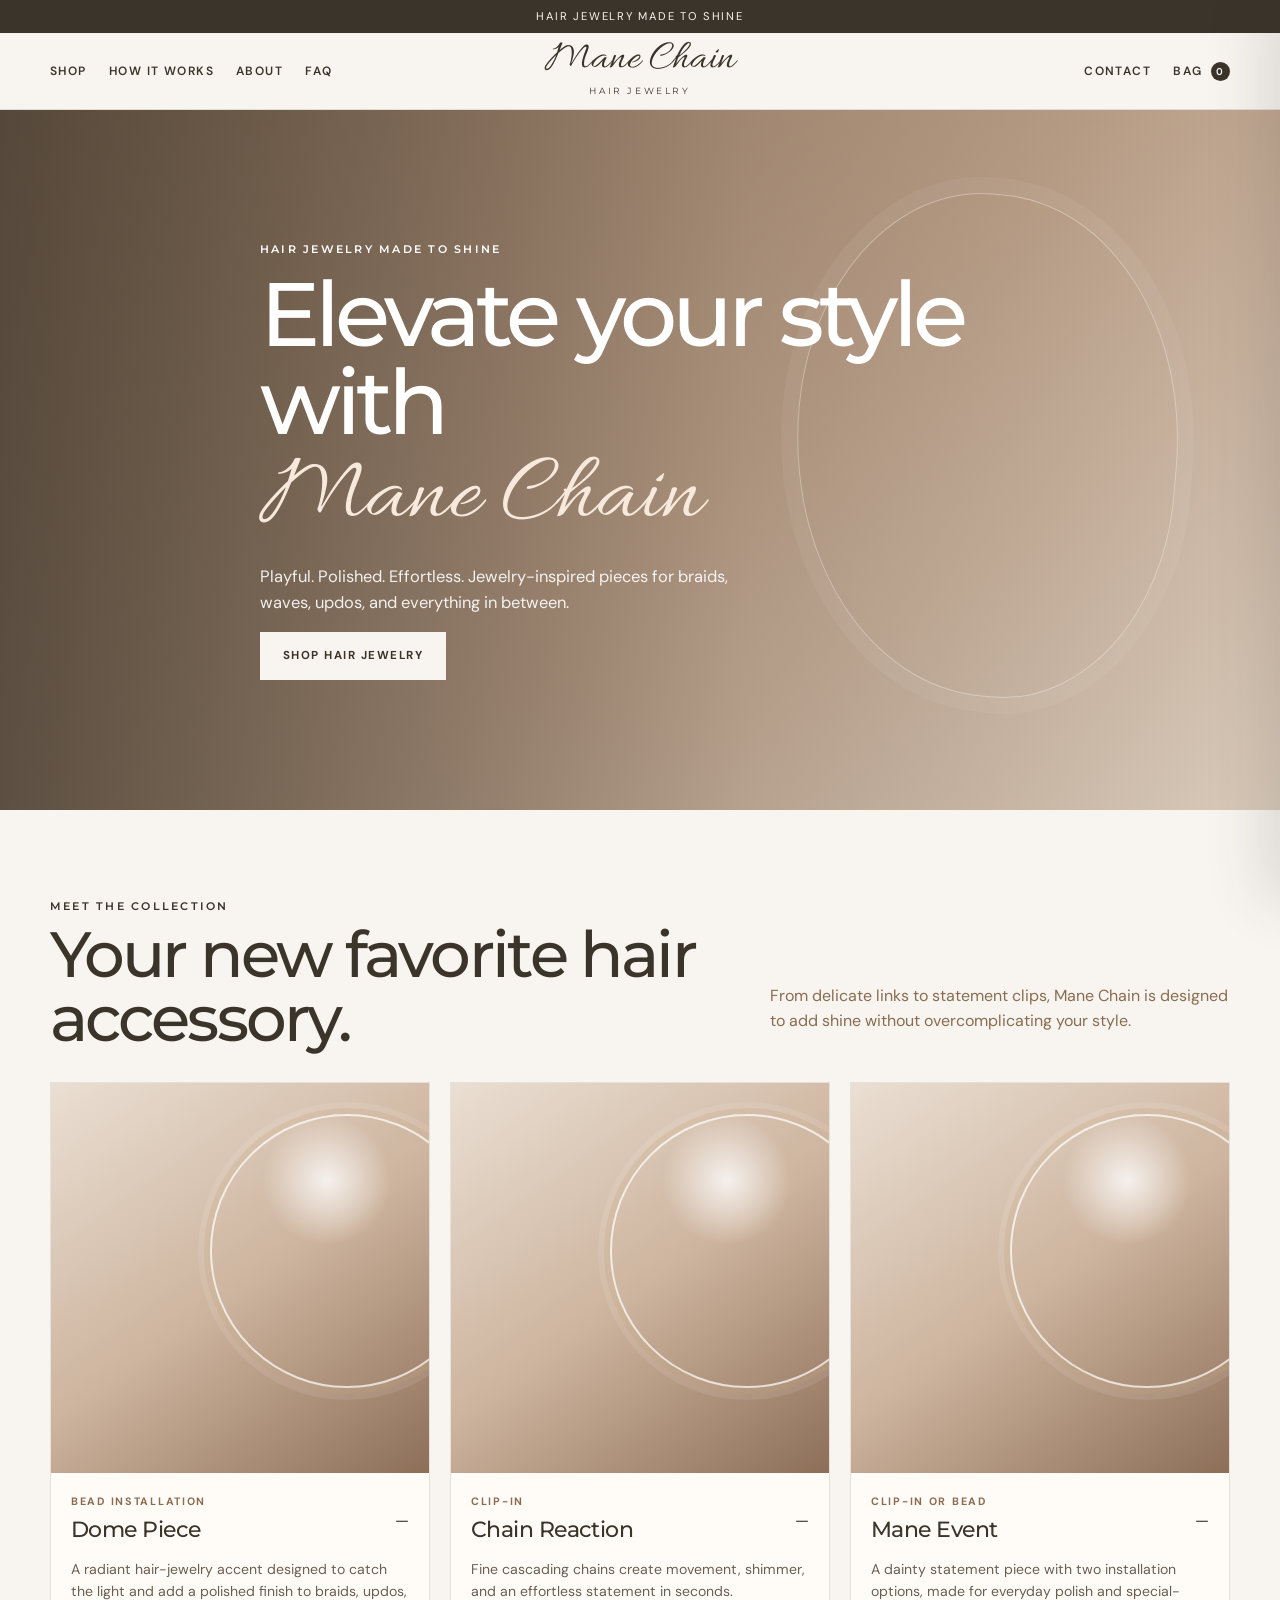
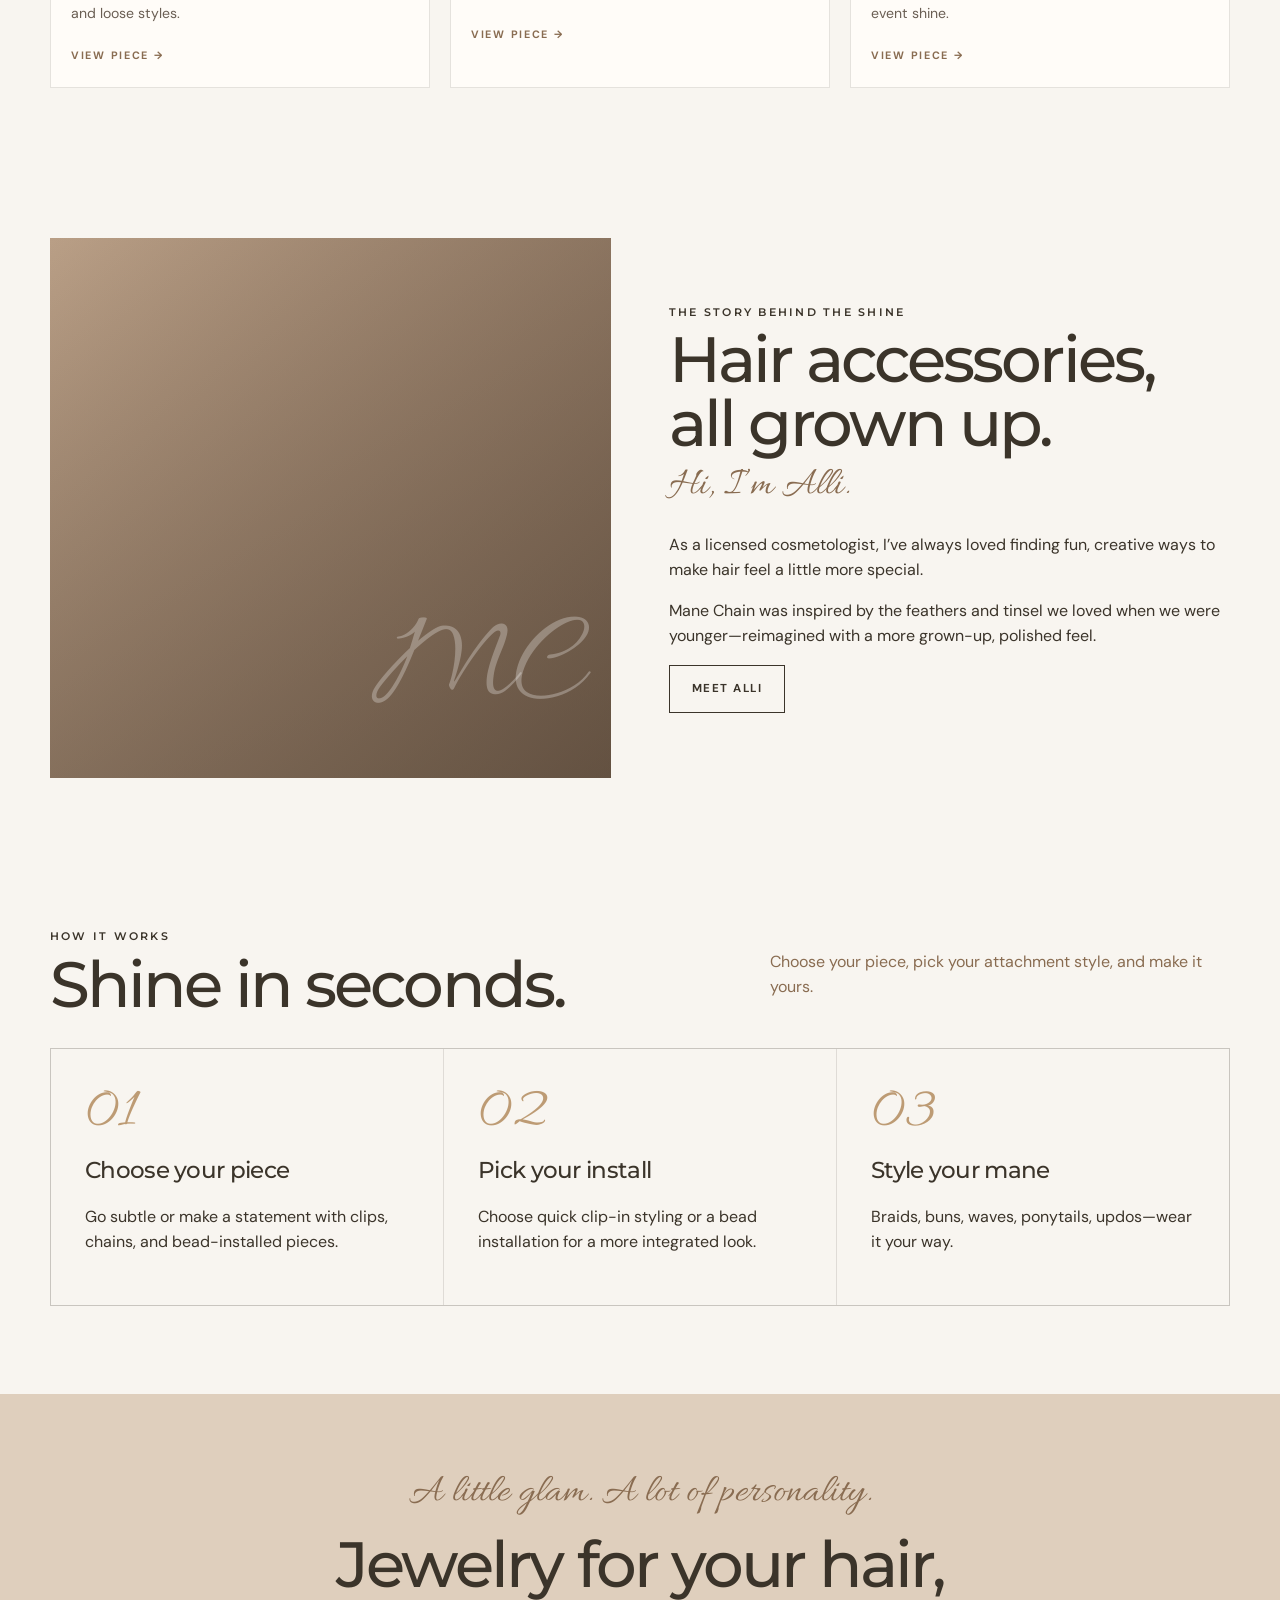
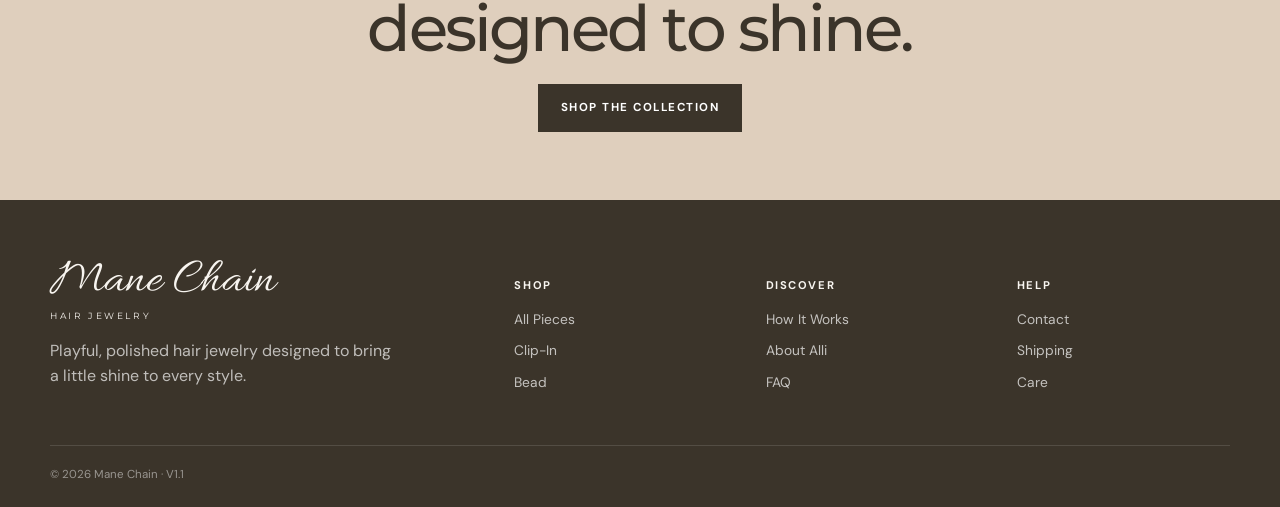
==== index.html @ 5ebefe7e "Add files via upload" ====
<!doctype html><html lang="en"><head>
<meta charset="utf-8"><meta name="viewport" content="width=device-width,initial-scale=1">
<title>Mane Chain | Hair Jewelry</title>
<meta name="description" content="Mane Chain hair jewelry">
<link rel="stylesheet" href="assets/css/styles.css">
</head><body>
<main>
<section class="hero"><div class="container hero-copy">
  <div class="eyebrow">Hair jewelry made to shine</div>
  <h1>Elevate your style with <span class="script">Mane Chain</span></h1>
  <p>Playful. Polished. Effortless. Jewelry-inspired pieces for braids, waves, updos, and everything in between.</p>
  <a class="btn light" href="shop.html">Shop Hair Jewelry</a>
</div></section>

<section class="section"><div class="container">
  <div class="section-title"><div><div class="eyebrow">Meet the collection</div><h2>Your new favorite hair accessory.</h2></div><p>From delicate links to statement clips, Mane Chain is designed to add shine without overcomplicating your style.</p></div>
  <div id="featuredGrid" class="product-grid"></div>
</div></section>

<section class="section compact"><div class="container story-grid">
  <div class="story-art"></div>
  <div class="story-copy">
    <div class="eyebrow">The story behind the shine</div>
    <h2>Hair accessories, all grown up.</h2>
    <div class="script">Hi, I’m Alli.</div>
    <p>As a licensed cosmetologist, I’ve always loved finding fun, creative ways to make hair feel a little more special.</p>
    <p>Mane Chain was inspired by the feathers and tinsel we loved when we were younger—reimagined with a more grown-up, polished feel.</p>
    <a class="btn outline" href="about.html">Meet Alli</a>
  </div>
</div></section>

<section id="how" class="section"><div class="container">
  <div class="section-title"><div><div class="eyebrow">How it works</div><h2>Shine in seconds.</h2></div><p>Choose your piece, pick your attachment style, and make it yours.</p></div>
  <div class="how-grid">
    <div class="how-card"><div class="step">01</div><h3>Choose your piece</h3><p>Go subtle or make a statement with clips, chains, and bead-installed pieces.</p></div>
    <div class="how-card"><div class="step">02</div><h3>Pick your install</h3><p>Choose quick clip-in styling or a bead installation for a more integrated look.</p></div>
    <div class="how-card"><div class="step">03</div><h3>Style your mane</h3><p>Braids, buns, waves, ponytails, updos—wear it your way.</p></div>
  </div>
</div></section>

<section class="banner">
  <div class="script">A little glam. A lot of personality.</div>
  <h2>Jewelry for your hair, designed to shine.</h2>
  <a class="btn" href="shop.html">Shop the Collection</a>
</section>
</main>
<script>
document.addEventListener('DOMContentLoaded',()=>{document.querySelector('#featuredGrid').innerHTML=window.MANE_PRODUCTS.slice(0,3).map(card).join('')});
</script>

<script src="assets/js/products.js"></script>
<script src="assets/js/site.js"></script>
<script src="assets/js/shop.js"></script>
</body></html>
---- assets/css/styles.css ----
@import url('https://fonts.googleapis.com/css2?family=Allura&family=DM+Sans:wght@400;500;600;700&family=Montserrat:wght@400;500;600&display=swap');

:root{
  --cream:#F8F5F0;
  --sand:#DFCFBD;
  --espresso:#3B342A;
  --champagne:#BD9B74;
  --mocha:#896C51;
  --white:#FFFCF8;
  --line:rgba(59,52,42,.13);
  --max:1180px;
}
*{box-sizing:border-box}
html{scroll-behavior:smooth}
body{
  margin:0;background:var(--cream);color:var(--espresso);
  font-family:'DM Sans',Arial,sans-serif;line-height:1.55
}
a{color:inherit;text-decoration:none}
button,input,textarea,select{font:inherit}
button{cursor:pointer}
.container{width:min(calc(100% - 36px),var(--max));margin:auto}
.announcement{
  background:var(--espresso);color:var(--cream);text-align:center;
  padding:8px 16px;font-size:.7rem;letter-spacing:.16em;text-transform:uppercase
}
.site-header{
  position:sticky;top:0;z-index:50;background:rgba(248,245,240,.95);
  backdrop-filter:blur(14px);border-bottom:1px solid var(--line)
}
.nav{
  min-height:76px;display:grid;grid-template-columns:1fr auto 1fr;
  align-items:center;gap:22px
}
.nav-links,.nav-actions{display:flex;gap:22px;align-items:center}
.nav-actions{justify-content:flex-end}
.nav-links a,.nav-actions a,.cart-button{
  font-size:.75rem;letter-spacing:.12em;text-transform:uppercase;font-weight:600
}
.brand{text-align:center}
.brand-main{
  font-family:'Allura',cursive;font-size:2.6rem;line-height:.8;
  font-weight:400;letter-spacing:0
}
.brand-sub{
  margin-top:7px;font-family:'Montserrat',sans-serif;font-size:.58rem;
  text-transform:uppercase;letter-spacing:.28em
}
.mobile-toggle{display:none;background:none;border:0;font-size:1.25rem}
.cart-button{border:0;background:none;color:inherit;padding:0}
.cart-count{
  display:inline-grid;place-items:center;min-width:19px;height:19px;
  padding:0 5px;border-radius:20px;background:var(--espresso);color:white;
  font-size:.62rem;margin-left:4px
}

.hero{
  min-height:700px;display:grid;align-items:center;position:relative;overflow:hidden;
  background:
    linear-gradient(90deg,rgba(59,52,42,.72),rgba(59,52,42,.17) 58%,rgba(59,52,42,.05)),
    linear-gradient(135deg,#9a7b62 0%,#c2a58d 55%,#e3d4c4 100%);
}
.hero:after{
  content:"";position:absolute;right:8%;top:12%;width:380px;height:500px;
  border:1px solid rgba(255,255,255,.34);border-radius:47% 53% 44% 56%;
  transform:rotate(5deg);box-shadow:0 0 0 16px rgba(255,255,255,.05)
}
.hero-copy{position:relative;z-index:2;color:white;max-width:760px}
.eyebrow{
  font-family:'Montserrat',sans-serif;font-size:.7rem;letter-spacing:.2em;
  text-transform:uppercase;font-weight:600
}
.hero h1{
  font-family:'Montserrat',sans-serif;font-weight:500;letter-spacing:-.055em;
  font-size:clamp(3.4rem,7vw,6.6rem);line-height:.98;margin:12px 0 18px
}
.hero h1 .script{
  display:block;font-family:'Allura',cursive;font-weight:400;
  font-size:1.08em;letter-spacing:0;color:#f7e9dc;margin-top:6px
}
.hero p{max-width:520px;font-size:1.03rem;color:rgba(255,255,255,.9)}

.btn{
  display:inline-flex;min-height:48px;align-items:center;justify-content:center;
  padding:0 22px;border:1px solid var(--espresso);background:var(--espresso);color:white;
  font-size:.72rem;font-weight:700;letter-spacing:.13em;text-transform:uppercase;
  transition:.2s ease
}
.btn:hover{transform:translateY(-2px)}
.btn.light{background:var(--cream);border-color:var(--cream);color:var(--espresso)}
.btn.outline{background:transparent;color:var(--espresso)}
.btn[disabled]{opacity:.45;cursor:not-allowed;transform:none}

.section{padding:88px 0}
.section.compact{padding:62px 0}
.section-title{display:flex;justify-content:space-between;gap:28px;align-items:end;margin-bottom:32px}
.section-title h2,.page-hero h1,.story-copy h2,.banner h2{
  font-family:'Montserrat',sans-serif;font-weight:500;letter-spacing:-.045em;
  line-height:1;margin:6px 0 0
}
.section-title h2,.page-hero h1{font-size:clamp(2.6rem,5vw,4.8rem)}
.section-title p{max-width:460px;color:var(--mocha)}

.product-grid{display:grid;grid-template-columns:repeat(3,1fr);gap:20px}
.product-card{background:var(--white);border:1px solid var(--line);transition:.2s ease}
.product-card:hover{transform:translateY(-4px);box-shadow:0 18px 45px rgba(59,52,42,.09)}
.product-art{
  height:390px;position:relative;overflow:hidden;
  background:
    radial-gradient(circle at 73% 25%,rgba(255,255,255,.8),transparent 16%),
    linear-gradient(145deg,#eadfd3,#cdb49e 52%,#8d6f58);
}
.product-art:before{
  content:"";position:absolute;width:270px;height:270px;border-radius:50%;
  border:2px solid rgba(255,255,255,.72);left:42%;top:8%;
  box-shadow:0 0 0 6px rgba(189,155,116,.22),0 0 0 12px rgba(255,255,255,.09)
}
.product-info{padding:20px}
.product-kicker{font-size:.67rem;text-transform:uppercase;letter-spacing:.16em;color:var(--mocha);font-weight:700}
.product-name{
  font-family:'Montserrat',sans-serif;font-size:1.4rem;font-weight:500;
  letter-spacing:-.025em;margin:3px 0 0
}
.product-meta{display:flex;justify-content:space-between;gap:12px}
.product-desc{font-size:.88rem;color:#6a5e53;margin:12px 0 18px}

.story-grid{display:grid;grid-template-columns:1fr 1fr;gap:58px;align-items:center}
.story-art{
  min-height:540px;position:relative;overflow:hidden;
  background:linear-gradient(145deg,rgba(59,52,42,.08),rgba(59,52,42,.5)),
  linear-gradient(135deg,#c4a88e,#8c6f59)
}
.story-art:after{
  content:"MC";position:absolute;right:30px;bottom:8px;
  font-family:'Allura',cursive;font-size:8rem;color:rgba(255,255,255,.28)
}
.story-copy h2{font-size:clamp(2.7rem,5vw,5rem)}
.script{font-family:'Allura',cursive;color:var(--mocha);font-size:2.5rem}

.how-grid{display:grid;grid-template-columns:repeat(3,1fr);gap:1px;background:var(--line);border:1px solid var(--line)}
.how-card{padding:34px;background:var(--cream)}
.step{font-family:'Allura',cursive;font-size:3.8rem;color:var(--champagne);line-height:1}
.how-card h3{
  font-family:'Montserrat',sans-serif;font-weight:500;letter-spacing:-.03em;
  font-size:1.45rem;margin:10px 0
}

.banner{background:var(--sand);text-align:center;padding:68px 20px}
.banner .script{font-size:2.5rem}
.banner h2{font-size:clamp(2.6rem,5vw,5rem);max-width:820px;margin:8px auto 24px}

.page-hero{padding:88px 0 50px;border-bottom:1px solid var(--line)}
.page-hero p{max-width:640px;color:var(--mocha)}

.filter-bar{display:flex;gap:10px;flex-wrap:wrap;margin-bottom:26px}
.filter-btn{
  border:1px solid var(--line);background:transparent;padding:10px 16px;
  font-size:.72rem;letter-spacing:.1em;text-transform:uppercase
}
.filter-btn.active{background:var(--espresso);color:white}

.product-page{display:grid;grid-template-columns:1.08fr .92fr;gap:68px;padding:70px 0 90px}
.product-gallery{display:grid;grid-template-columns:1fr 1fr;gap:14px}
.product-gallery .product-art:first-child{grid-column:1/-1;height:600px}
.product-gallery .product-art{height:270px}
.product-details h1{
  font-family:'Montserrat',sans-serif;font-weight:500;letter-spacing:-.05em;
  font-size:clamp(3.2rem,6vw,5.6rem);line-height:.95;margin:8px 0 14px
}
.product-details .lead{font-size:1.02rem;color:#685c52}
.option-group{margin:22px 0}
.option-group label{display:block;font-size:.7rem;text-transform:uppercase;letter-spacing:.12em;font-weight:700;margin-bottom:9px}
.pills{display:flex;gap:9px;flex-wrap:wrap}
.pill{border:1px solid var(--line);background:white;padding:10px 15px}
.pill.active{border-color:var(--espresso)}
.detail-row{border-top:1px solid var(--line);padding:17px 0;display:flex;justify-content:space-between;gap:20px}
.notice{background:#efe6db;border:1px solid rgba(137,108,81,.2);padding:13px 15px;font-size:.81rem;color:#66584d;margin:18px 0}

.prose{max-width:780px}
.prose h2{font-family:'Montserrat',sans-serif;font-size:2.2rem;font-weight:500;letter-spacing:-.035em}

.contact-grid{display:grid;grid-template-columns:1fr 1fr;gap:56px}
.contact-card{background:white;border:1px solid var(--line);padding:34px}
.field{display:grid;gap:7px;margin:14px 0}
.field label{font-size:.7rem;text-transform:uppercase;letter-spacing:.1em;font-weight:700}
.field input,.field textarea{border:1px solid var(--line);background:var(--cream);padding:12px;width:100%}

.site-footer{background:var(--espresso);color:var(--cream);padding:62px 0 24px}
.footer-grid{display:grid;grid-template-columns:2fr 1fr 1fr 1fr;gap:38px}
.footer-brand .brand-main{font-size:3.1rem}
.footer-brand p{max-width:350px;color:rgba(255,255,255,.68)}
.footer-col h4{text-transform:uppercase;letter-spacing:.14em;font-size:.7rem}
.footer-col a{display:block;color:rgba(255,255,255,.7);margin:10px 0;font-size:.86rem}
.footer-bottom{border-top:1px solid rgba(255,255,255,.12);margin-top:40px;padding-top:20px;font-size:.72rem;color:rgba(255,255,255,.48)}

.cart-drawer{
  position:fixed;top:0;right:0;width:min(430px,100%);height:100%;background:var(--cream);z-index:100;
  transform:translateX(100%);transition:.3s ease;box-shadow:-18px 0 55px rgba(59,52,42,.14);
  display:flex;flex-direction:column
}
.cart-drawer.open{transform:translateX(0)}
.cart-head,.cart-foot{padding:20px;border-bottom:1px solid var(--line)}
.cart-head{display:flex;justify-content:space-between;align-items:center}
.cart-head h3{font-family:'Montserrat',sans-serif;font-size:1.6rem;font-weight:500;margin:0}
.cart-close{background:none;border:0;font-size:1.4rem}
.cart-items{padding:20px;overflow:auto;flex:1}
.cart-item{display:grid;grid-template-columns:68px 1fr auto;gap:12px;padding:13px 0;border-bottom:1px solid var(--line)}
.cart-thumb{height:76px;background:linear-gradient(145deg,#e5d7c9,#aa896d)}
.cart-item h4{font-family:'Montserrat',sans-serif;font-weight:500;margin:0 0 3px;font-size:1rem}
.cart-remove{background:none;border:0;align-self:start}
.cart-foot{border-top:1px solid var(--line);border-bottom:0}
.overlay{position:fixed;inset:0;background:rgba(20,18,15,.34);z-index:90;opacity:0;pointer-events:none;transition:.2s}
.overlay.show{opacity:1;pointer-events:auto}
.empty{text-align:center;padding:70px 20px;color:var(--mocha)}

@media(max-width:900px){
  .nav{grid-template-columns:auto 1fr auto}
  .mobile-toggle{display:block}
  .nav-links{display:none;position:absolute;top:76px;left:0;right:0;background:var(--cream);padding:18px 24px;border-bottom:1px solid var(--line)}
  .nav-links.open{display:grid}
  .nav-actions a{display:none}
  .product-grid{grid-template-columns:1fr 1fr}
  .story-grid,.product-page,.contact-grid{grid-template-columns:1fr}
  .footer-grid{grid-template-columns:1fr 1fr}
  .how-grid{grid-template-columns:1fr}
}
@media(max-width:620px){
  .container{width:min(calc(100% - 24px),var(--max))}
  .brand-main{font-size:2.1rem}
  .brand-sub{font-size:.5rem}
  .hero{min-height:620px}
  .hero-copy{padding:80px 0 50px}
  .section{padding:66px 0}
  .section-title{display:block}
  .section-title p{margin-top:12px}
  .product-grid{grid-template-columns:1fr}
  .product-art{height:420px}
  .footer-grid{grid-template-columns:1fr}
  .product-gallery{grid-template-columns:1fr}
  .product-gallery .product-art:first-child{grid-column:auto;height:430px}
  .product-gallery .product-art{height:320px}
}
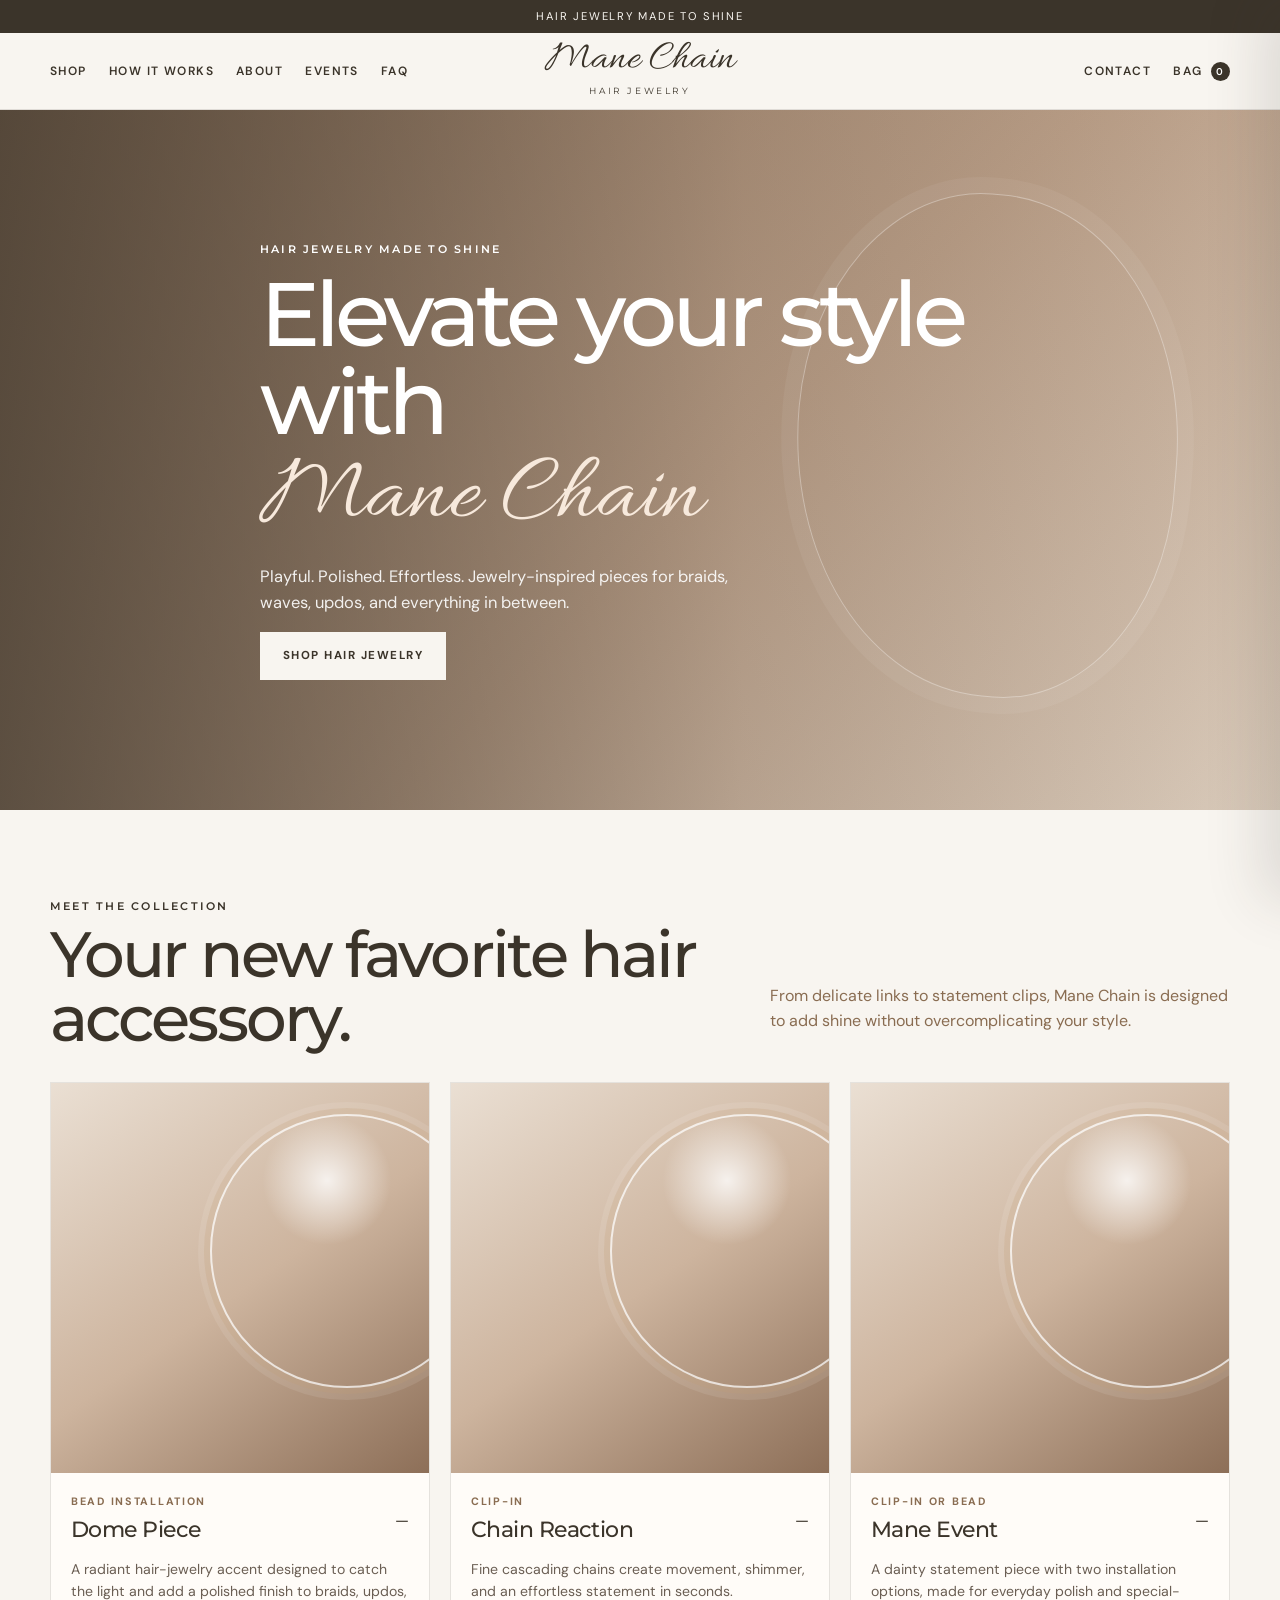
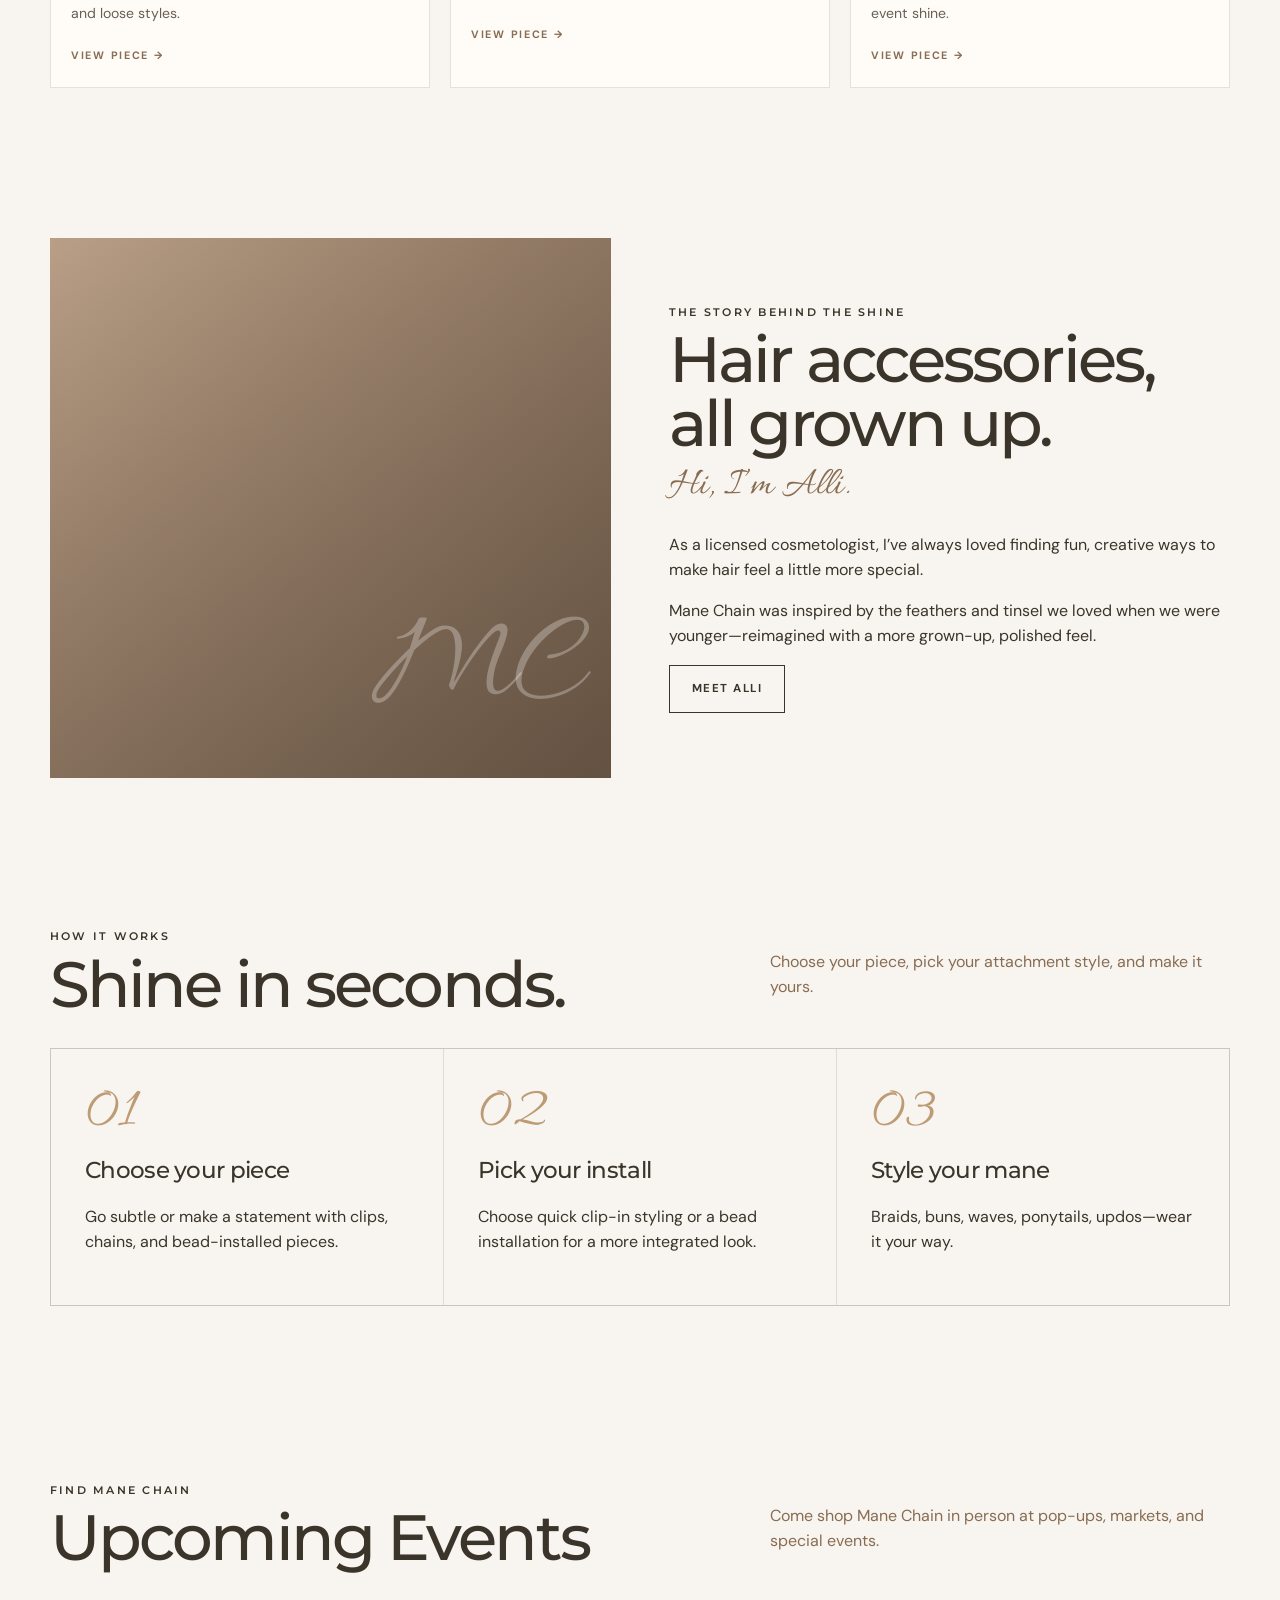
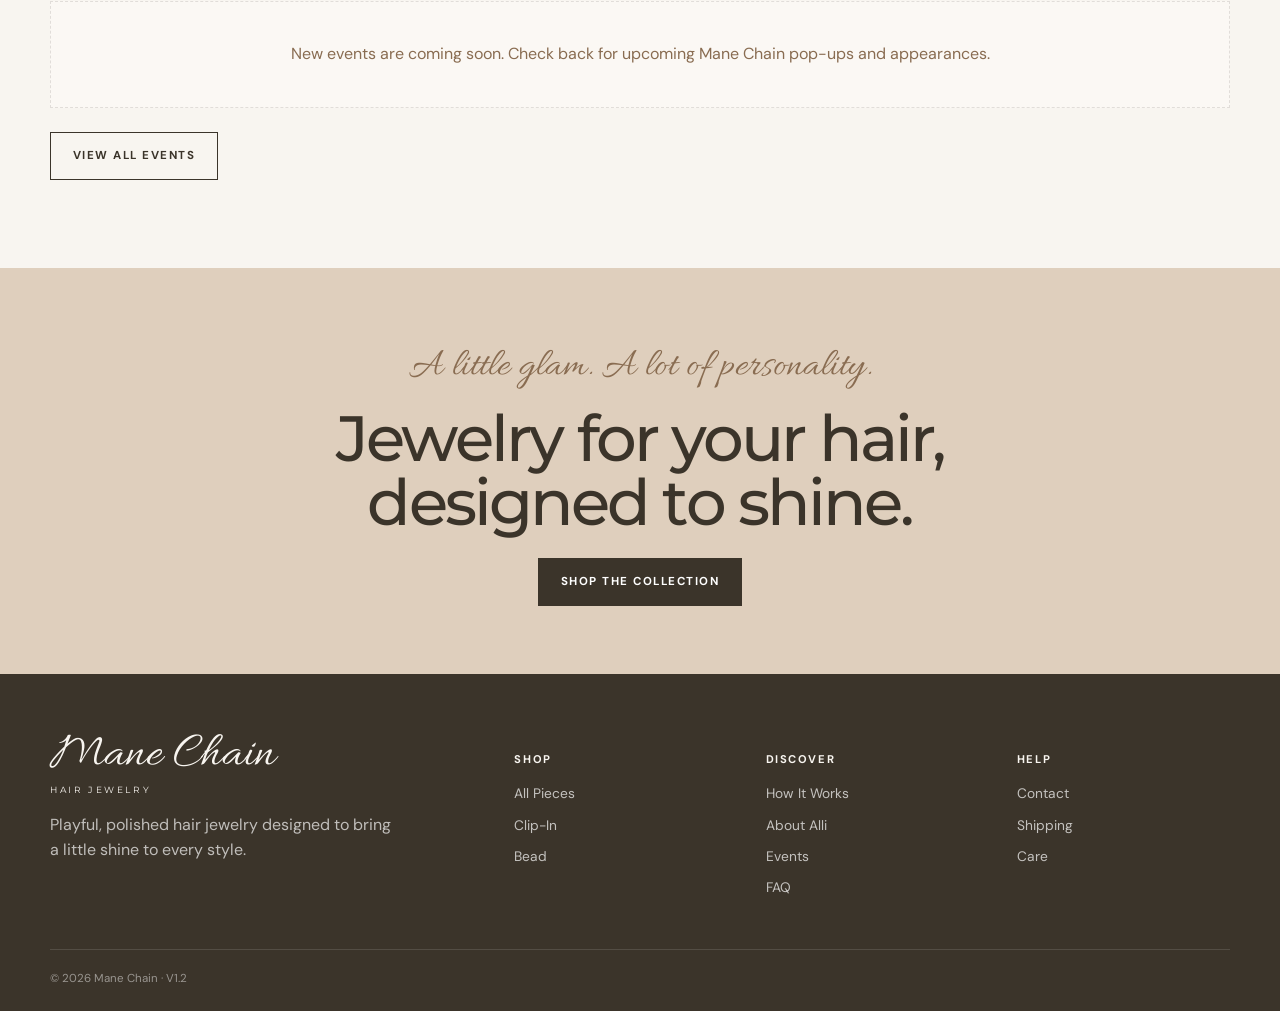
==== commit 6103d715: "Add files via upload" ====
--- a/index.html
+++ b/index.html
@@ -38,6 +38,16 @@
   </div>
 </div></section>
 
+
+<section class="section"><div class="container">
+  <div class="section-title">
+    <div><div class="eyebrow">Find Mane Chain</div><h2>Upcoming Events</h2></div>
+    <p>Come shop Mane Chain in person at pop-ups, markets, and special events.</p>
+  </div>
+  <div id="eventsGrid" class="events-grid"></div>
+  <div style="margin-top:24px"><a class="btn outline" href="events.html">View All Events</a></div>
+</div></section>
+
 <section class="banner">
   <div class="script">A little glam. A lot of personality.</div>
   <h2>Jewelry for your hair, designed to shine.</h2>
@@ -51,4 +61,4 @@
 <script src="assets/js/products.js"></script>
 <script src="assets/js/site.js"></script>
 <script src="assets/js/shop.js"></script>
-</body></html>+<script src="assets/js/events.js"></script><script>document.addEventListener("DOMContentLoaded",()=>loadEvents(3));</script></body></html>
--- a/assets/css/styles.css
+++ b/assets/css/styles.css
@@ -241,3 +241,44 @@
   .product-gallery .product-art:first-child{grid-column:auto;height:430px}
   .product-gallery .product-art{height:320px}
 }
+
+
+/* V1.2 Events */
+.events-grid{
+  display:grid;
+  grid-template-columns:repeat(3,1fr);
+  gap:18px;
+}
+.event-card{
+  background:var(--white);
+  border:1px solid var(--line);
+  padding:28px;
+  min-height:210px;
+}
+.event-date{
+  font-family:'Montserrat',sans-serif;
+  font-size:.68rem;
+  text-transform:uppercase;
+  letter-spacing:.16em;
+  color:var(--mocha);
+  font-weight:600;
+}
+.event-card h3{
+  font-family:'Montserrat',sans-serif;
+  font-weight:500;
+  letter-spacing:-.03em;
+  font-size:1.45rem;
+  margin:10px 0 8px;
+}
+.event-location{font-weight:600;font-size:.88rem;margin-bottom:8px}
+.event-card p{font-size:.88rem;color:#6a5e53;margin:8px 0 0}
+.events-empty{
+  grid-column:1/-1;
+  border:1px dashed var(--line);
+  padding:40px;
+  text-align:center;
+  color:var(--mocha);
+  background:rgba(255,252,248,.55);
+}
+@media(max-width:900px){.events-grid{grid-template-columns:1fr 1fr}}
+@media(max-width:620px){.events-grid{grid-template-columns:1fr}}
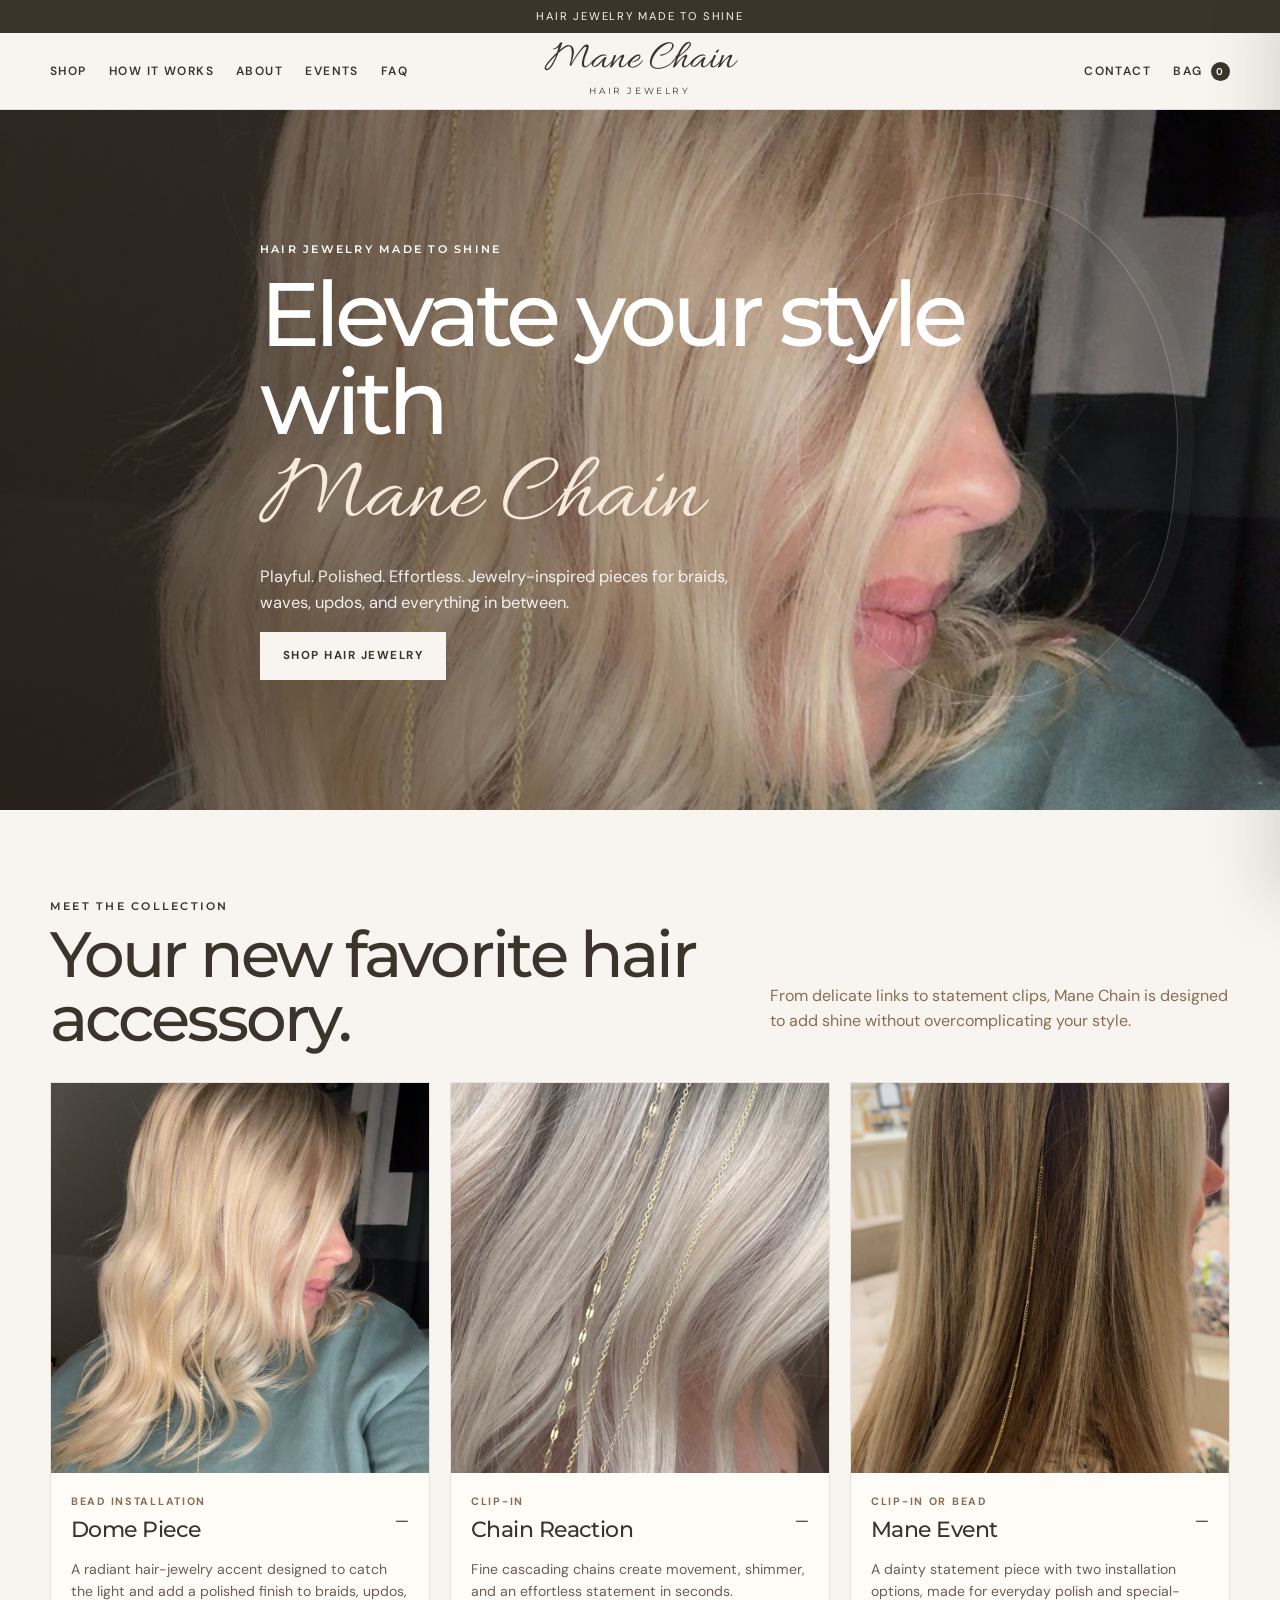
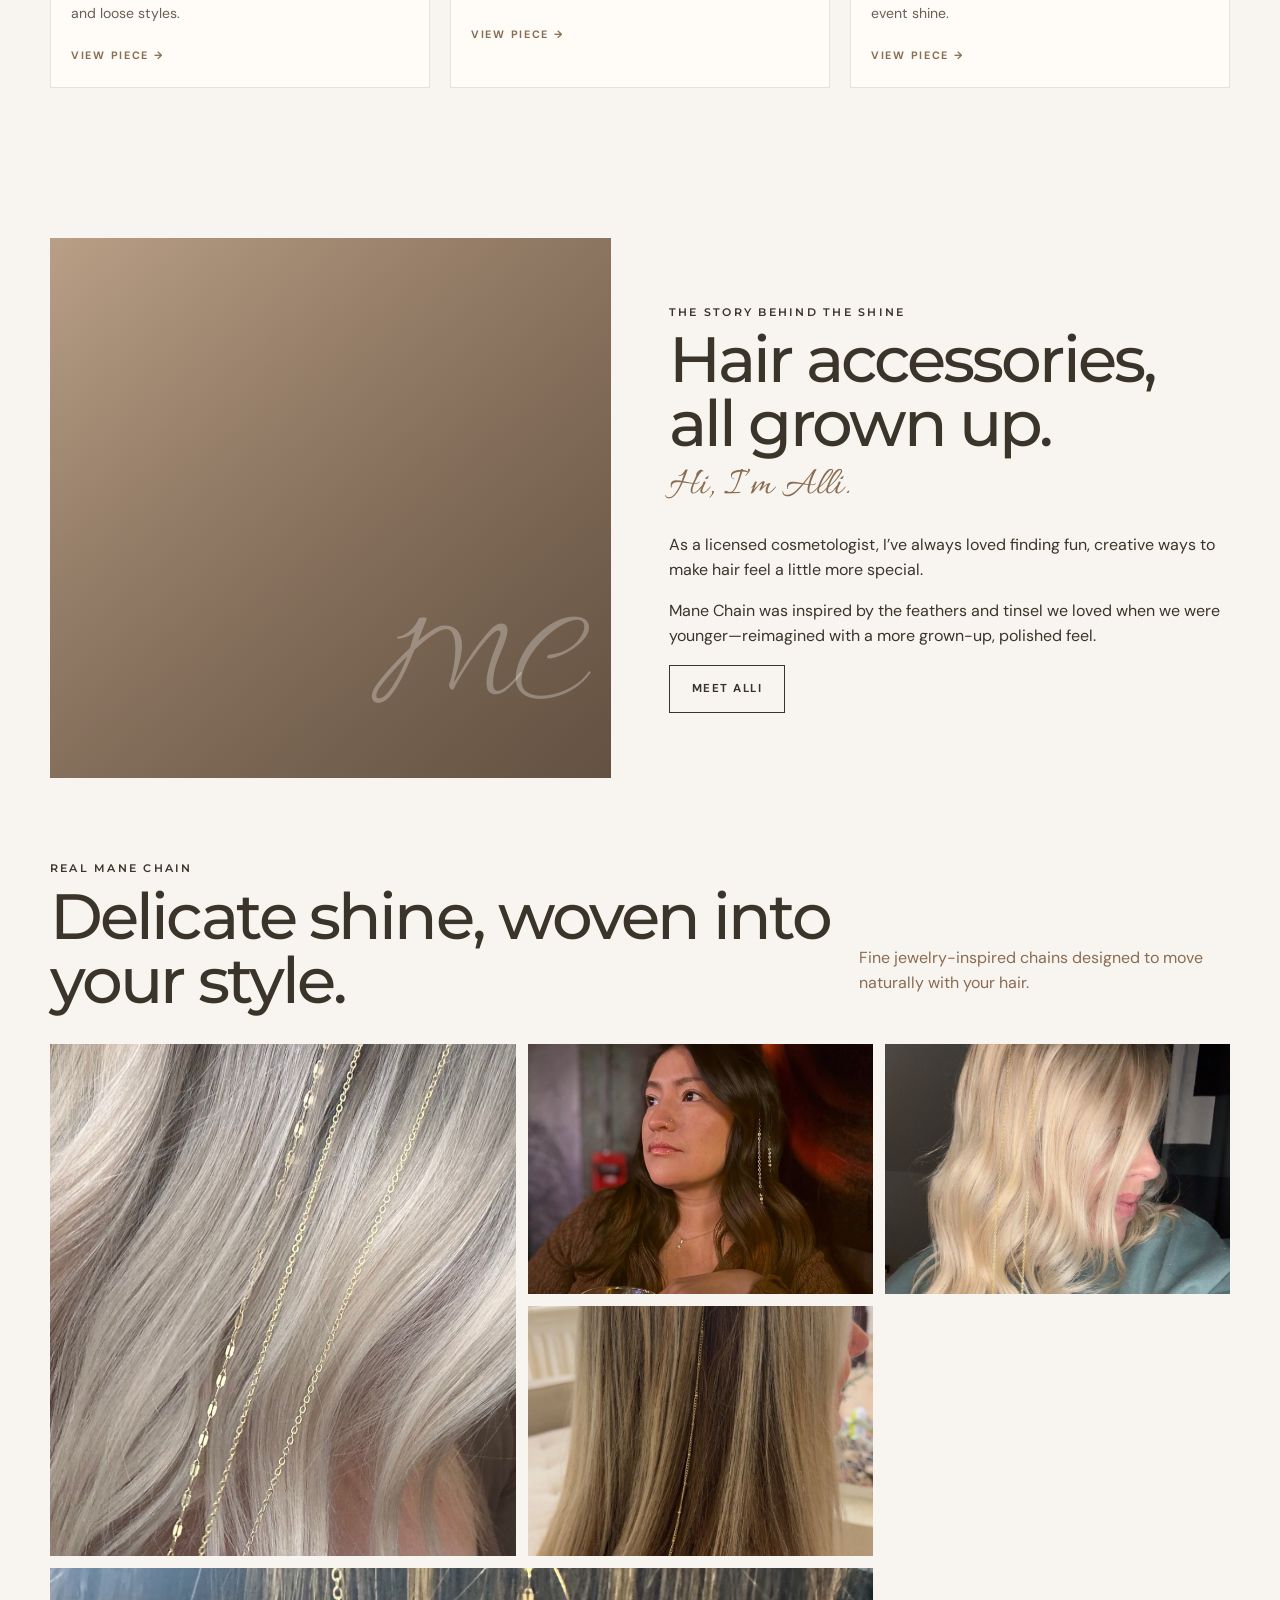
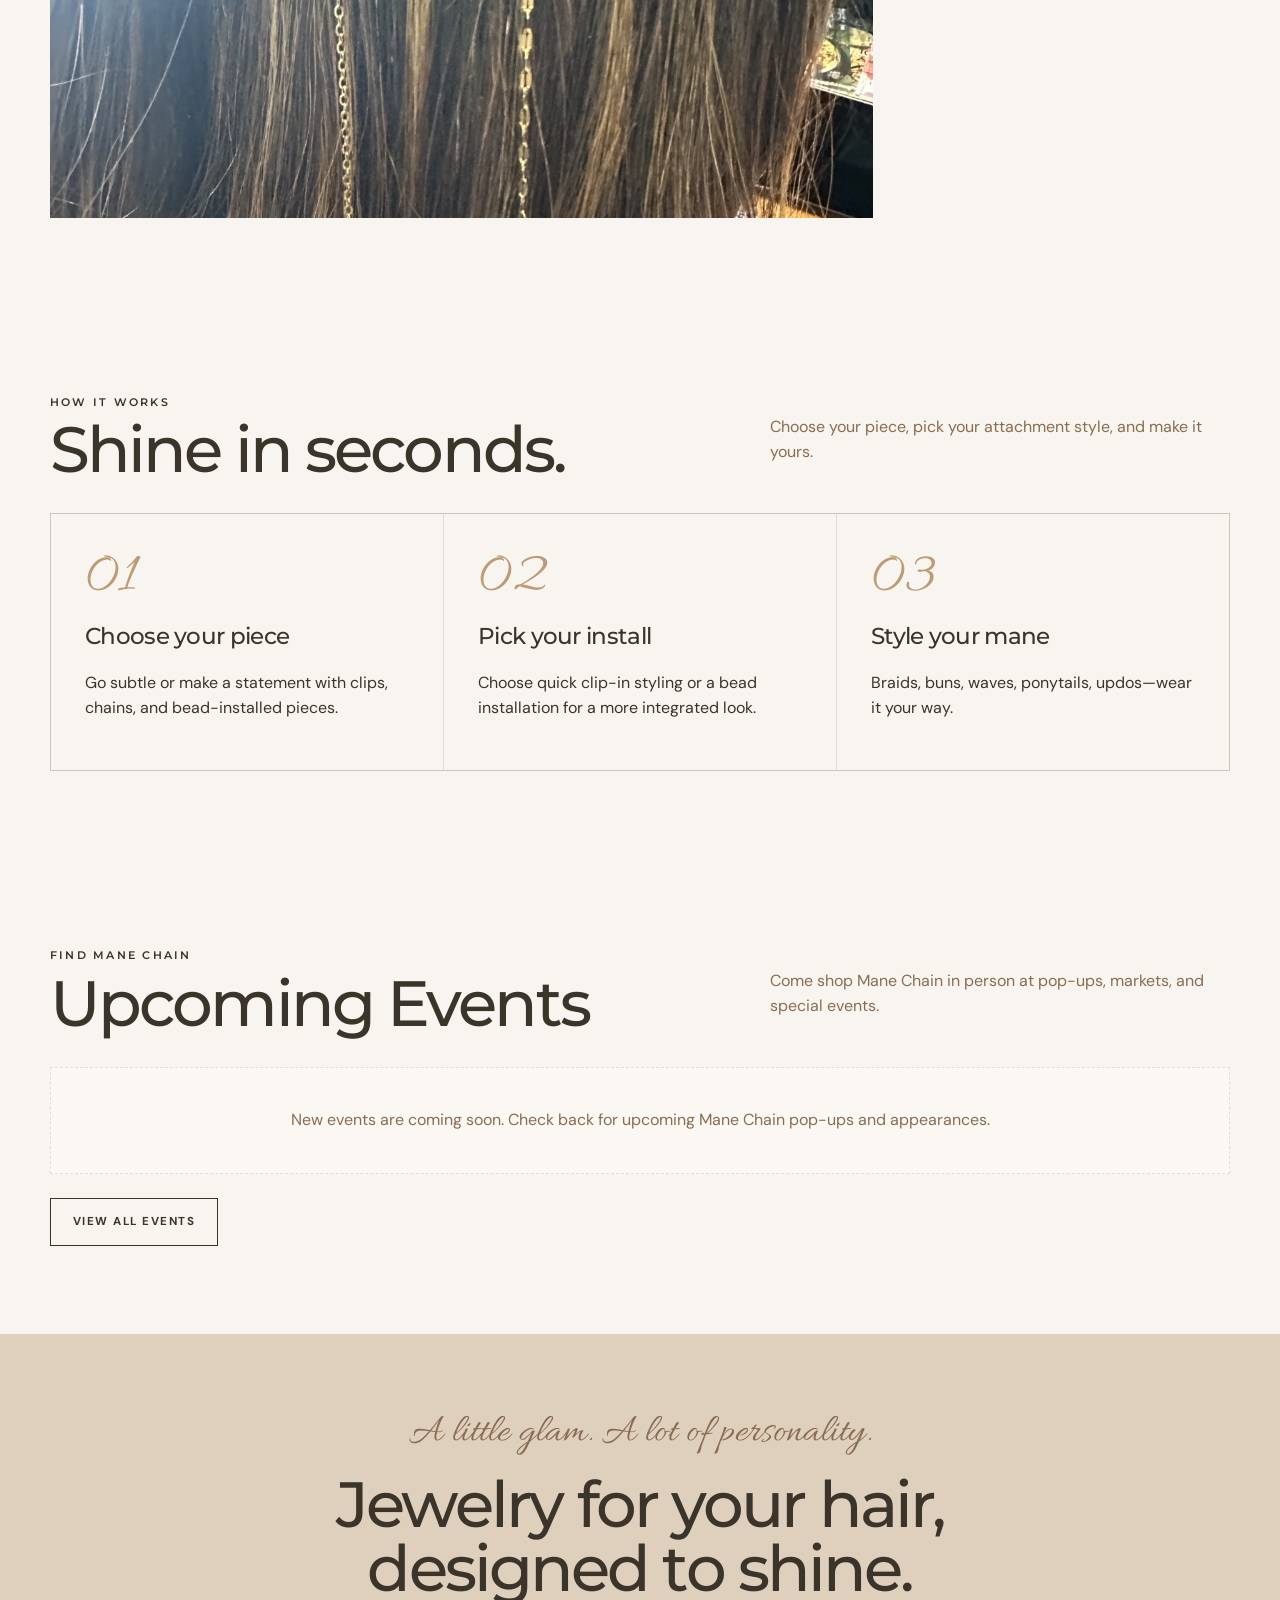
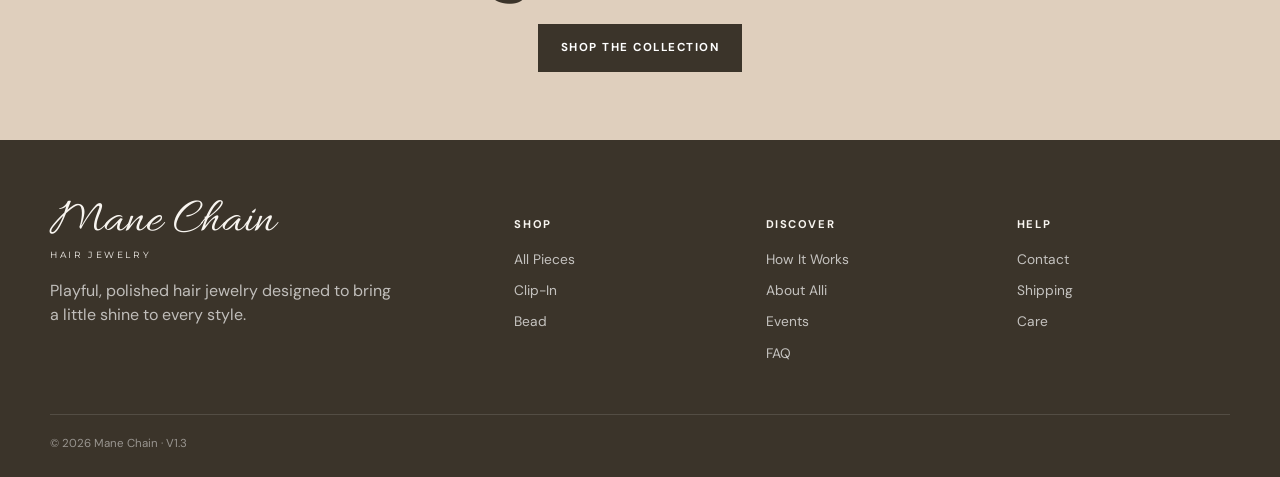
==== commit 5851e363: "Add files via upload" ====
--- a/index.html
+++ b/index.html
@@ -26,6 +26,21 @@
     <p>As a licensed cosmetologist, I’ve always loved finding fun, creative ways to make hair feel a little more special.</p>
     <p>Mane Chain was inspired by the feathers and tinsel we loved when we were younger—reimagined with a more grown-up, polished feel.</p>
     <a class="btn outline" href="about.html">Meet Alli</a>
+  </div>
+</div></section>
+
+
+<section class="section lookbook-section"><div class="container">
+  <div class="section-title">
+    <div><div class="eyebrow">Real Mane Chain</div><h2>Delicate shine, woven into your style.</h2></div>
+    <p>Fine jewelry-inspired chains designed to move naturally with your hair.</p>
+  </div>
+  <div class="lookbook-grid">
+    <figure class="lookbook-item"><img src="assets/images/mane-chain-silver-hair-detail.jpg" alt="Fine gold Mane Chain strands styled through light hair" loading="lazy"></figure>
+<figure class="lookbook-item"><img src="assets/images/mane-chain-dark-hair-lifestyle.jpg" alt="Mane Chain worn with long dark hair" loading="lazy"></figure>
+<figure class="lookbook-item"><img src="assets/images/mane-chain-blonde-lifestyle.jpg" alt="Mane Chain styled with blonde waves" loading="lazy"></figure>
+<figure class="lookbook-item"><img src="assets/images/mane-chain-brunette-detail.jpg" alt="Single delicate Mane Chain strand in brunette hair" loading="lazy"></figure>
+<figure class="lookbook-item"><img src="assets/images/mane-chain-dark-hair-detail.jpg" alt="Fine Mane Chain strands styled through dark hair" loading="lazy"></figure>
   </div>
 </div></section>
 
--- a/assets/css/styles.css
+++ b/assets/css/styles.css
@@ -282,3 +282,85 @@
 }
 @media(max-width:900px){.events-grid{grid-template-columns:1fr 1fr}}
 @media(max-width:620px){.events-grid{grid-template-columns:1fr}}
+
+
+/* V1.3 — Real Mane Chain photography */
+.hero{
+  background:
+    linear-gradient(90deg,rgba(35,28,22,.72) 0%,rgba(35,28,22,.48) 38%,rgba(35,28,22,.08) 70%),
+    url("../images/mane-chain-blonde-lifestyle.jpg") center 38% / cover no-repeat;
+}
+.hero:after{
+  border-color:rgba(255,255,255,.22);
+  box-shadow:0 0 0 16px rgba(255,255,255,.035);
+}
+.product-art.has-photo,
+.story-art.has-photo{
+  background:#e9ded2;
+}
+.product-art.has-photo:before,
+.story-art.has-photo:after{display:none}
+.product-art img,
+.story-art img{
+  width:100%;
+  height:100%;
+  object-fit:cover;
+  display:block;
+}
+.product-card .product-art img{transition:transform .45s ease}
+.product-card:hover .product-art img{transform:scale(1.025)}
+.product-card:nth-child(1) .product-art img{object-position:center 42%}
+.product-card:nth-child(2) .product-art img{object-position:center center}
+.product-card:nth-child(3) .product-art img{object-position:center 45%}
+.product-card:nth-child(4) .product-art img{object-position:center 48%}
+.product-card:nth-child(5) .product-art img{object-position:center center}
+.story-art img{object-position:center 34%}
+.cart-thumb{overflow:hidden}
+.cart-thumb img{width:100%;height:100%;object-fit:cover;display:block}
+
+.lookbook-section{padding-top:20px}
+.lookbook-grid{
+  display:grid;
+  grid-template-columns:1.15fr .85fr .85fr;
+  grid-auto-rows:250px;
+  gap:12px;
+}
+.lookbook-item{margin:0;overflow:hidden;background:var(--sand)}
+.lookbook-item:first-child{grid-row:span 2}
+.lookbook-item:last-child{grid-column:span 2}
+.lookbook-item img{
+  width:100%;height:100%;object-fit:cover;display:block;
+  transition:transform .5s ease;
+}
+.lookbook-item:hover img{transform:scale(1.02)}
+.lookbook-item:nth-child(1) img{object-position:center 38%}
+.lookbook-item:nth-child(2) img{object-position:center 30%}
+.lookbook-item:nth-child(3) img{object-position:center 38%}
+.lookbook-item:nth-child(4) img{object-position:center 46%}
+.lookbook-item:nth-child(5) img{object-position:center 45%}
+
+.product-gallery .product-art.has-photo:first-child img{object-position:center 40%}
+.product-gallery .product-art.has-photo:nth-child(2) img{object-position:center 42%}
+.product-gallery .product-art.has-photo:nth-child(3) img{object-position:center 28%}
+
+@media(max-width:900px){
+  .hero{
+    background:
+      linear-gradient(90deg,rgba(35,28,22,.69),rgba(35,28,22,.30)),
+      url("../images/mane-chain-blonde-lifestyle.jpg") 58% center / cover no-repeat;
+  }
+  .lookbook-grid{grid-template-columns:1fr 1fr;grid-auto-rows:300px}
+  .lookbook-item:first-child{grid-row:span 1}
+  .lookbook-item:last-child{grid-column:span 1}
+}
+@media(max-width:620px){
+  .hero{
+    min-height:690px;
+    background:
+      linear-gradient(180deg,rgba(35,28,22,.18) 0%,rgba(35,28,22,.58) 60%,rgba(35,28,22,.76) 100%),
+      url("../images/mane-chain-blonde-lifestyle.jpg") 58% center / cover no-repeat;
+    align-items:end;
+  }
+  .hero-copy{padding-bottom:70px}
+  .lookbook-grid{grid-template-columns:1fr;grid-auto-rows:390px}
+}
